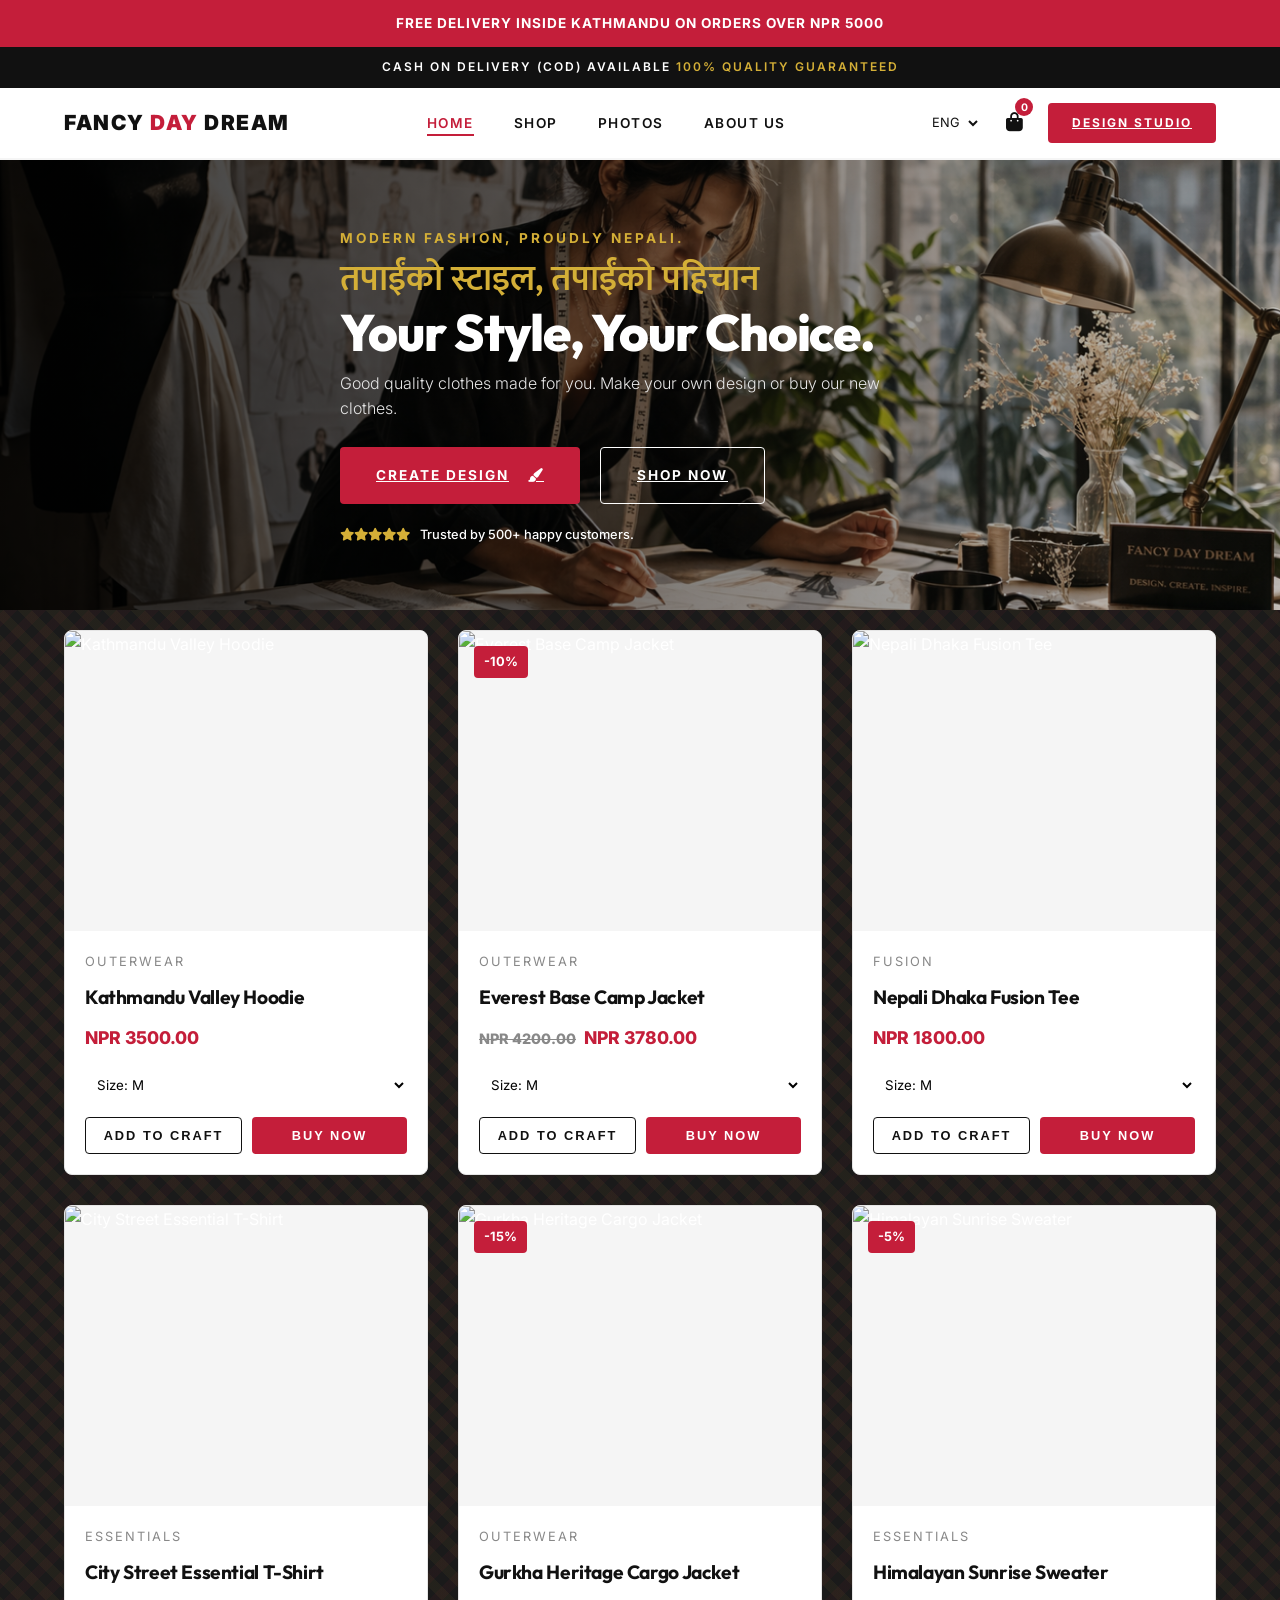
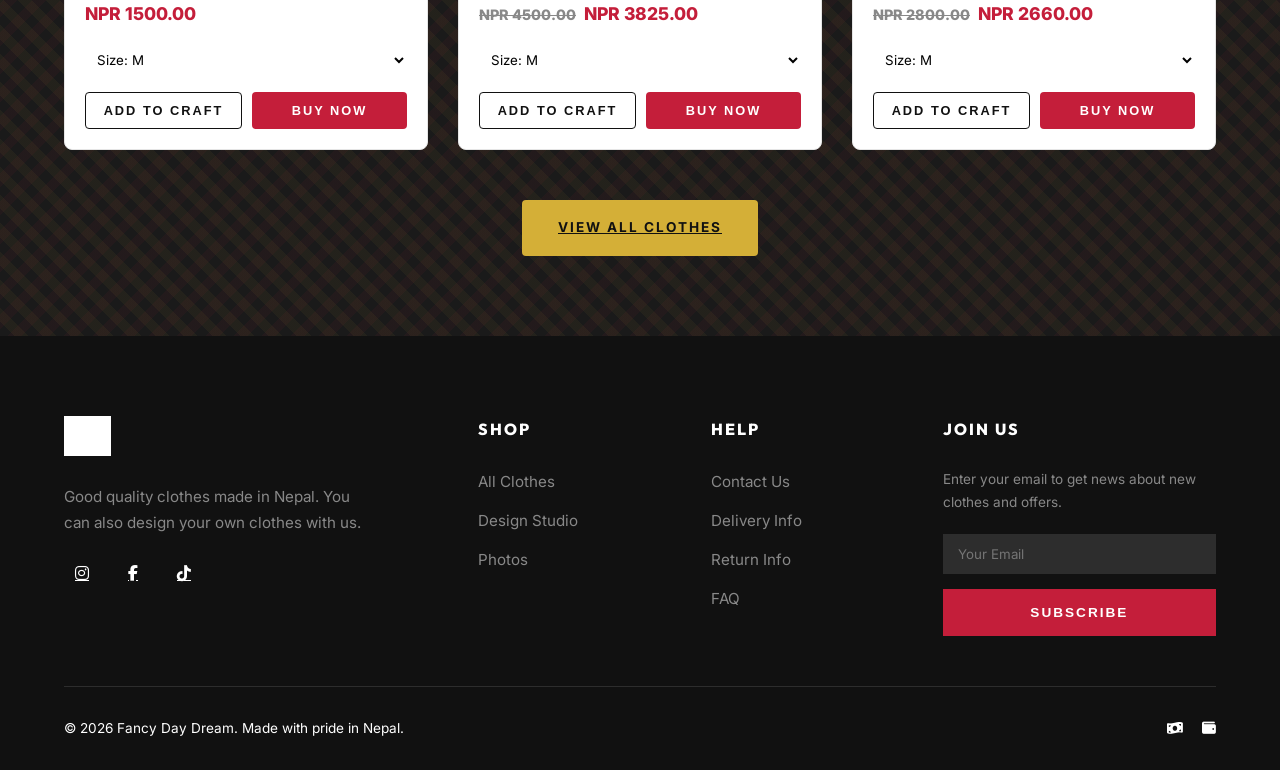
==== index.html @ 362fbf30 "Add files via upload" ====
<!DOCTYPE html>
<html lang="en">
<head>
    <meta charset="UTF-8">
    <meta name="viewport" content="width=device-width, initial-scale=1.0">
    <title>Fancy Day Dream | Nepali Fashion</title>
    <!-- Modern Tech Fonts & Devanagari Support -->
    <link href="https://fonts.googleapis.com/css2?family=Outfit:wght@300;400;600;800;900&family=Inter:wght@300;400;500;600&family=Mukta:wght@400;600;800&display=swap" rel="stylesheet">
    <link rel="stylesheet" href="https://cdnjs.cloudflare.com/ajax/libs/font-awesome/6.4.0/css/all.min.css">
    <link rel="stylesheet" href="assets/css/style.css">
    <style>
        .category-grid { display: grid; grid-template-columns: repeat(auto-fit, minmax(250px, 1fr)); gap: 20px; margin-top: 40px; }
        .cat-card { position: relative; height: 300px; display: flex; align-items: flex-end; padding: 30px; text-decoration: none; overflow: hidden; border-radius: 8px; }
        .cat-card img { position: absolute; top: 0; left: 0; width: 100%; height: 100%; object-fit: cover; z-index: 1; transition: transform 0.5s ease; }
        .cat-card::after { content: ''; position: absolute; top: 0; left: 0; width: 100%; height: 100%; background: linear-gradient(to top, rgba(17,17,17,0.9), transparent); z-index: 2; }
        .cat-card:hover img { transform: scale(1.05); }
        .cat-content { position: relative; z-index: 3; }
        .cat-title { color: var(--color-neutral); font-size: 1.5rem; font-weight: 800; margin-bottom: 5px; text-transform: uppercase; }
        .cat-link { color: var(--color-primary); font-size: 0.85rem; font-weight: 700; text-transform: uppercase; letter-spacing: 1px; display: inline-flex; align-items: center; gap: 5px; }
        
        .promo-banner { background: var(--color-primary); color: var(--color-neutral); text-align: center; padding: 12px; font-size: 0.85rem; font-weight: 700; text-transform: uppercase; letter-spacing: 1px; }
        
        .testimonial-grid { display: grid; grid-template-columns: repeat(auto-fit, minmax(300px, 1fr)); gap: 30px; margin-top: 40px; }
        .testimonial-card { background: var(--color-neutral); padding: 30px; border: 1px solid var(--gray-200); border-radius: 8px; }
        .stars { color: var(--color-accent); margin-bottom: 15px; font-size: 1.1rem; }
        .review-text { color: var(--gray-600); font-size: 0.95rem; line-height: 1.6; margin-bottom: 20px; font-style: italic; }
        .reviewer { display: flex; align-items: center; gap: 15px; }
        .reviewer-initial { width: 40px; height: 40px; background: var(--color-secondary); color: var(--color-neutral); border-radius: 50%; display: flex; align-items: center; justify-content: center; font-weight: 700; font-family: var(--font-heading); }
        .reviewer-info h4 { font-size: 0.95rem; margin: 0 0 2px 0; color: var(--color-secondary); }
        .reviewer-info span { font-size: 0.75rem; color: var(--gray-400); text-transform: uppercase; letter-spacing: 1px; }
    </style>
</head>
<body>

    <!-- PROMO BANNER -->
    <div class="promo-banner">
        Free Delivery Inside Kathmandu on Orders Over NPR 5000
    </div>

    <!-- TRUST TOP BAR -->
    <div class="top-bar">
        CASH ON DELIVERY (COD) AVAILABLE <span>100% QUALITY GUARANTEED</span>
    </div>

    <!-- NAVBAR -->
    <nav class="navbar" id="navbar">
        <div class="container nav-container">
            <a href="index.html" class="logo" style="text-decoration: none;">
                <span class="brand-logo-text" style="font-family: 'Inter', sans-serif; font-size: 1.3rem; font-weight: 900; color: var(--color-secondary); letter-spacing: 1.5px; text-transform: uppercase;">Fancy <span style="color: var(--color-primary);">Day</span> Dream</span>
            </a>
            <ul class="nav-links">
                <li><a href="index.html" class="nav-link active">Home</a></li>
                <li><a href="product.html" class="nav-link">Shop</a></li>
                <li><a href="gallery.html" class="nav-link">Photos</a></li>
                <li><a href="about.html" class="nav-link">About Us</a></li>
            </ul>
            <div class="nav-actions">
                <select class="lang-switch" style="background: transparent; border: 1px solid var(--gray-300); padding: 5px; border-radius: 4px; color: var(--color-secondary); font-family: var(--font-body); outline: none; cursor: pointer; font-size: 0.8rem; height: 36px;">
                    <option value="en">ENG</option>
                    <option value="np">NEP</option>
                </select>
                <a href="craft.html" class="nav-icon">
                    <i class="fas fa-shopping-bag"></i>
                    <span class="badge">0</span>
                </a>
                <a href="studio.html" class="btn-premium primary" style="padding: 10px 24px; font-size: 0.75rem;">Design Studio</a>
            </div>
            <div class="mobile-menu-toggle">
                <i class="fas fa-bars"></i>
            </div>
        </div>
    </nav>

    <!-- PREMIUM HERO SECTION -->
    <section class="hero-section" style="height: 50vh; min-height: 400px;">
        <div id="dynamicHeroBg" class="hero-bg" style="background-image: url('assets/img/hero1.png'); transition: background-image 0.8s ease-in-out;"></div>
        
        <div class="container" style="position: relative; z-index: 2;">
            <div class="hero-content" style="max-width: 600px;">
                <span class="hero-subtitle-top" style="margin-bottom: 10px;">Modern Fashion, Proudly Nepali.</span>
                <h1 class="hero-title" style="margin-bottom: 10px; font-size: clamp(2rem, 4vw, 4rem);">
                    <span class="np-text gold-accent" style="font-size: 0.7em; display:block; margin-bottom: 5px;">तपाईंको स्टाइल, तपाईंको पहिचान</span>
                    Your Style, Your Choice.
                </h1>
                <p class="hero-subtitle-bottom" style="margin-bottom: 25px; font-size: 1rem;">Good quality clothes made for you. Make your own design or buy our new clothes.</p>
                
                <div style="display: flex; gap: 20px;">
                    <a href="studio.html" class="btn-premium primary">Create Design <i class="fas fa-paint-brush" style="margin-left: 8px;"></i></a>
                    <a href="product.html" class="btn-premium secondary" style="color: #fff; border-color: #fff;">Shop Now</a>
                </div>
                
                <div style="margin-top: 20px; display: flex; align-items: center; gap: 10px; color: #fff; font-size: 0.8rem; font-weight: 500;">
                    <div style="display: flex; color: var(--color-accent);">
                        <i class="fas fa-star"></i><i class="fas fa-star"></i><i class="fas fa-star"></i><i class="fas fa-star"></i><i class="fas fa-star"></i>
                    </div>
                    <span>Trusted by 500+ happy customers.</span>
                </div>
            </div>
        </div>
    </section>


    <!-- CULTURAL PRIDE / SHOWCASE SECTION -->
    <section class="dhaka-pattern-bg" style="padding: 20px 0 80px 0;">
        <div class="container">
            <div class="showcase-grid" id="liveShowcaseGrid">
                <!-- Data loaded via dynamic script -->
            </div>

            <div style="text-align: center; margin-top: 50px;">
                <a href="product.html" class="btn-premium gold">View All Clothes</a>
            </div>
        </div>
    </section>


    <!-- FOOTER -->
    <footer class="footer">
        <div class="container">
            <div class="footer-grid">
                <div class="footer-brand">
                    <img src="assets/img/logo.png" alt="Fancy Day Dream" class="brand-logo">
                    <p class="footer-desc">Good quality clothes made in Nepal. You can also design your own clothes with us.</p>
                    <div class="footer-socials">
                        <a href="#"><i class="fab fa-instagram"></i></a>
                        <a href="#"><i class="fab fa-facebook-f"></i></a>
                        <a href="#"><i class="fab fa-tiktok"></i></a>
                    </div>
                </div>
                
                <div class="footer-col">
                    <h4 class="footer-heading">Shop</h4>
                    <ul class="footer-links">
                        <li><a href="product.html">All Clothes</a></li>
                        <li><a href="studio.html">Design Studio</a></li>
                        <li><a href="gallery.html">Photos</a></li>
                    </ul>
                </div>
                
                <div class="footer-col">
                    <h4 class="footer-heading">Help</h4>
                    <ul class="footer-links">
                        <li><a href="contact.html">Contact Us</a></li>
                        <li><a href="#">Delivery Info</a></li>
                        <li><a href="#">Return Info</a></li>
                        <li><a href="#">FAQ</a></li>
                    </ul>
                </div>

                <div class="footer-col">
                    <h4 class="footer-heading">Join Us</h4>
                    <p class="footer-desc" style="font-size: 0.85rem;">Enter your email to get news about new clothes and offers.</p>
                    <input type="email" placeholder="Your Email" class="newsletter-input">
                    <button class="btn-premium primary" style="width: 100%; border-radius: 0;">Subscribe</button>
                </div>
            </div>
            
            <div class="footer-bottom">
                <p>&copy; 2026 Fancy Day Dream. Made with pride in Nepal.</p>
                <div style="display: flex; gap: 20px;">
                    <i class="fas fa-money-bill-wave" title="Cash on Delivery"></i>
                    <i class="fas fa-wallet" title="eSewa / Khalti"></i>
                </div>
            </div>
        </div>
    </footer>
    
    <script>
        async function loadHomeShowcase() {
            const grid = document.getElementById('liveShowcaseGrid');
            
            const defaultProducts = [
                { id: 1, name: "Kathmandu Valley Hoodie", category: "Outerwear", base_price: "3500", discount_pct: "0", image_url: "https://images.unsplash.com/photo-1556821840-3a63f95609a7?auto=format&fit=crop&w=600&q=80" },
                { id: 2, name: "Everest Base Camp Jacket", category: "Outerwear", base_price: "4200", discount_pct: "10", image_url: "https://images.unsplash.com/photo-1591047139829-d91aecb6caea?auto=format&fit=crop&w=600&q=80" },
                { id: 3, name: "Nepali Dhaka Fusion Tee", category: "Fusion", base_price: "1800", discount_pct: "0", image_url: "https://images.unsplash.com/photo-1583743814966-8936f5b7be1a?auto=format&fit=crop&w=600&q=80" },
                { id: 4, name: "City Street Essential T-Shirt", category: "Essentials", base_price: "1500", discount_pct: "0", image_url: "https://images.unsplash.com/photo-1521572163474-6864f9cf17ab?auto=format&fit=crop&w=600&q=80" },
                { id: 5, name: "Gurkha Heritage Cargo Jacket", category: "Outerwear", base_price: "4500", discount_pct: "15", image_url: "https://images.unsplash.com/photo-1551028719-00167b16eac5?auto=format&fit=crop&w=600&q=80" },
                { id: 6, name: "Himalayan Sunrise Sweater", category: "Essentials", base_price: "2800", discount_pct: "5", image_url: "https://images.unsplash.com/photo-1620799140408-edc6dcb6d633?auto=format&fit=crop&w=600&q=80" }
            ];

            let allProducts = [];
            try {
                const response = await fetch('backend/api.php?action=get_products');
                if (!response.ok) throw new Error("API not accessible");
                allProducts = await response.json();
                if (!Array.isArray(allProducts) || allProducts.length === 0) {
                    allProducts = defaultProducts;
                }
            } catch (err) {
                console.warn("Using fallback static products because DB connection failed:", err);
                allProducts = defaultProducts;
            }

            if (allProducts.length > 0) {
                grid.innerHTML = '';
                allProducts.forEach((p, index) => {
                    const price = parseFloat(p.base_price);
                    const discount = parseInt(p.discount_pct || 0);
                    const finalPrice = (price * (1 - discount / 100)).toFixed(2);
                    
                    let priceHtml = '';
                    let discountHtml = '';
                    if (discount > 0) {
                        priceHtml = `<span style="text-decoration: line-through; color: var(--gray-400); font-size: 0.9rem; margin-right: 8px;">NPR ${price.toFixed(2)}</span><span style="color: var(--color-primary);">NPR ${finalPrice}</span>`;
                        discountHtml = `<div style="position: absolute; top: 15px; left: 15px; background: var(--color-primary); color: white; padding: 5px 10px; font-size: 0.8rem; font-weight: bold; border-radius: 4px; z-index: 10;">-${discount}%</div>`;
                    } else {
                        priceHtml = `<span style="color: var(--color-primary);">NPR ${finalPrice}</span>`;
                    }
                    
                    const html = `
                    <div class="product-card" style="display: flex; flex-direction: column; height: 100%; border: 1px solid var(--gray-200); border-radius: 8px; overflow: hidden; background: var(--color-neutral); box-shadow: var(--shadow-sm); transition: transform 0.3s; position: relative;">
                        ${discountHtml}
                        <div class="product-image-wrapper" style="height: 300px; overflow: hidden; position: relative;">
                            <img src="${p.image_url.includes('/') ? p.image_url : 'assets/img/' + p.image_url}" alt="${p.name}" class="product-image" style="width: 100%; height: 100%; object-fit: cover; transition: transform 0.5s ease;" onmouseover="this.style.transform='scale(1.05)'" onmouseout="this.style.transform='scale(1)'">
                        </div>
                        <div class="product-info" style="padding: 20px; display: flex; flex-direction: column; flex-grow: 1;">
                            <div class="product-category" style="color: var(--gray-400); font-size: 0.8rem; text-transform: uppercase;">${p.category}</div>
                            <h3 class="product-title" style="margin-bottom: 10px; font-size: 1.2rem; color: var(--color-secondary);">${p.name}</h3>
                            <div class="product-price" style="font-weight: 800; font-size: 1.1rem; margin-bottom: 15px;">${priceHtml}</div>
                            <select id="size-${index}" style="margin-bottom: auto; padding: 8px; border: 1px solid var(--gray-300); border-radius: 4px; font-family: var(--font-body); outline: none; background: transparent; cursor: pointer;">
                                <option value="S">Size: S</option>
                                <option value="M" selected>Size: M</option>
                                <option value="L">Size: L</option>
                                <option value="XL">Size: XL</option>
                            </select>
                            <div style="margin-top: 15px; display: flex; gap: 10px;">
                                <button onclick="addStandardToCraft('${p.name}', '${finalPrice}', '${p.image_url}', false, document.getElementById('size-${index}').value)" class="btn-premium secondary" style="flex: 1; padding: 10px; font-size: 0.8rem; text-align: center;">Add to Craft</button>
                                <button onclick="buyNow('${p.name}', '${finalPrice}', '${p.image_url}', document.getElementById('size-${index}').value)" class="btn-premium primary" style="flex: 1; padding: 10px; font-size: 0.8rem; text-align: center;">Buy Now</button>
                            </div>
                        </div>
                    </div>`;
                    grid.insertAdjacentHTML('beforeend', html);
                });
            }
        }

        function addStandardToCraft(name, price, imgUrl, skipAlert = false, size = 'M') {
            const standardItem = {
                id: (Date.now() + Math.random()).toString(),
                name: name,
                details: `Size: ${size}`,
                price: price,
                image: imgUrl
            };
            let craftCart = [];
            try {
                const stored = localStorage.getItem('craftCart');
                if (stored) craftCart = JSON.parse(stored);
            } catch(e) {}
            if(!Array.isArray(craftCart)) craftCart = [];
            
            craftCart.push(standardItem);
            localStorage.setItem('craftCart', JSON.stringify(craftCart));
            if(!skipAlert) alert(`${name} (Size: ${size}) has been added to your craft bag.`);
            if(window.updateCartBadge) window.updateCartBadge();
        }

        function buyNow(name, price, imgUrl, size = 'M') {
            addStandardToCraft(name, price, imgUrl, true, size);
            window.location.href = 'craft.html';
        }

        window.addEventListener('DOMContentLoaded', () => {
            loadHomeShowcase();
            
            // Automated Hero Slider
            let heroCounter = 0;
            const heroImages = [
                'assets/img/hero1.png',
                'assets/img/hero2.png',
                'assets/img/hero3.png'
            ];
            const heroBg = document.getElementById('dynamicHeroBg');
            if (heroBg) {
                // Preload images to avoid flashing
                heroImages.forEach(src => {
                    const img = new Image();
                    img.src = src;
                });
                
                setInterval(() => {
                    heroCounter = (heroCounter + 1) % heroImages.length;
                    heroBg.style.backgroundImage = `url('${heroImages[heroCounter]}')`;
                }, 2000);
            }
        });
    </script>
    <script src="assets/js/script.js"></script>
</body>
</html>
---- assets/css/style.css ----
/* ==========================================================================
   FANCY DAY DREAM: PREMIUM NEPALI FUSION DESIGN SYSTEM
   Modern, Cultural, Minimalist, Luxury Streetwear
   ========================================================================== */

:root {
    /* Premium Nepali Color Palette */
    --color-primary: #C41E3A; /* Deep Red - Power, Passion, Celebration */
    --color-secondary: #111111; /* Charcoal / Black - Luxury, Confidence */
    --color-neutral: #FFFFFF; /* White - Clean, Minimal */
    --color-accent: #D4AF37; /* Premium Gold - Tradition, Elegance */
    
    /* Supporting Colors */
    --gray-900: #1a1a1a;
    --gray-800: #2d2d2d;
    --gray-400: #888888;
    --gray-200: #e5e5e5;
    --gray-100: #f5f5f5;

    /* Subtle Dhaka Pattern Color Hints */
    --dhaka-subtle-1: rgba(196, 30, 58, 0.05); /* very faint red accent */
    --dhaka-subtle-2: rgba(212, 175, 55, 0.05); /* very faint gold accent */

    /* Typography */
    --font-heading: 'Outfit', sans-serif;
    --font-body: 'Inter', sans-serif;

    /* Geometry */
    --nav-height: 80px;
    --border-radius-lg: 8px; /* Sharp, modern cuts fit luxury better */
    --shadow-soft: 0 10px 30px rgba(0, 0, 0, 0.05);
    --shadow-hover: 0 15px 40px rgba(0, 0, 0, 0.1);
    
    --transition-smooth: all 0.4s cubic-bezier(0.165, 0.84, 0.44, 1);
}

* {
    margin: 0;
    padding: 0;
    box-sizing: border-box;
}

body {
    font-family: var(--font-body);
    background-color: var(--color-neutral);
    color: var(--gray-800);
    line-height: 1.7;
    overflow-x: hidden;
}

h1, h2, h3, h4, h5, h6 {
    font-family: var(--font-heading);
    color: var(--color-secondary);
    font-weight: 800;
    letter-spacing: -0.02em;
}

/* Devanagari Utility */
.np-text {
    font-family: 'Mukta', 'Inter', sans-serif; /* Fallback to a standard web font that supports Devanagari nicely if added later */
    font-size: 1.1em;
    font-weight: 600;
    letter-spacing: normal;
}

/* ==========================================================================
   COMPONENTS
   ========================================================================== */

/* Buttons */
.btn-premium {
    padding: 16px 36px;
    font-weight: 700;
    font-size: 0.85rem;
    text-transform: uppercase;
    letter-spacing: 2px;
    transition: var(--transition-smooth);
    border: none;
    cursor: pointer;
    border-radius: 4px;
    display: inline-flex;
    align-items: center;
    justify-content: center;
    gap: 10px;
}

.btn-premium.primary {
    background: var(--color-primary);
    color: var(--color-neutral);
}

.btn-premium.primary:hover {
    background: var(--color-secondary);
    transform: translateY(-2px);
    box-shadow: 0 10px 20px rgba(196, 30, 58, 0.2);
}

.btn-premium.secondary {
    background: transparent;
    color: var(--color-secondary);
    border: 1px solid var(--color-secondary);
}

.btn-premium.secondary:hover {
    background: var(--color-secondary);
    color: var(--color-neutral);
}

.btn-premium.gold {
    background: var(--color-accent);
    color: var(--color-secondary);
}

/* Containers */
.container {
    max-width: 1400px;
    margin: 0 auto;
    padding: 0 5%;
}

.section-padding {
    padding: 100px 0;
}

/* Decorators */
.gold-accent {
    color: var(--color-accent);
}

.red-accent {
    color: var(--color-primary);
}

/* ==========================================================================
   NAVIGATION
   ========================================================================== */

.top-bar {
    background: var(--color-secondary);
    color: var(--color-neutral);
    text-align: center;
    padding: 10px;
    font-size: 0.75rem;
    font-weight: 600;
    letter-spacing: 2px;
    text-transform: uppercase;
}

.top-bar span {
    color: var(--color-accent);
}

.navbar {
    position: sticky;
    top: 0;
    background: rgba(255, 255, 255, 0.95);
    backdrop-filter: blur(10px);
    border-bottom: 2px solid var(--gray-100);
    z-index: 1000;
    transition: var(--transition-smooth);
    padding: 15px 0;
}

.nav-container {
    display: flex;
    justify-content: space-between;
    align-items: center;
}

.brand-logo {
    height: 40px;
    transition: var(--transition-smooth);
}

.nav-links {
    display: flex;
    gap: 40px;
    list-style: none;
}

.nav-link {
    font-weight: 600;
    color: var(--color-secondary);
    font-size: 0.85rem;
    text-transform: uppercase;
    letter-spacing: 1.5px;
    text-decoration: none;
    transition: var(--transition-smooth);
    position: relative;
    padding-bottom: 5px;
}

.nav-link:hover, .nav-link.active {
    color: var(--color-primary);
}

.nav-link::after {
    content: '';
    position: absolute;
    bottom: 0;
    left: 0;
    width: 0;
    height: 2px;
    background: var(--color-primary);
    transition: width 0.3s ease;
}

.nav-link:hover::after, .nav-link.active::after {
    width: 100%;
}

.nav-actions {
    display: flex;
    align-items: center;
    gap: 25px;
}

.nav-icon {
    font-size: 1.2rem;
    color: var(--color-secondary);
    text-decoration: none;
    transition: color 0.3s ease;
    position: relative;
}

.nav-icon:hover {
    color: var(--color-primary);
}

.nav-icon .badge {
    position: absolute;
    top: -8px;
    right: -10px;
    background: var(--color-primary);
    color: var(--color-neutral);
    font-size: 0.65rem;
    font-weight: 700;
    width: 18px;
    height: 18px;
    border-radius: 50%;
    display: flex;
    align-items: center;
    justify-content: center;
}

.mobile-menu-toggle {
    display: none;
    font-size: 1.5rem;
    cursor: pointer;
    color: var(--color-secondary);
}

/* ==========================================================================
   HERO SECTION
   ========================================================================== */

.hero-section {
    position: relative;
    height: 55vh;
    min-height: 400px;
    background-color: var(--gray-100);
    display: flex;
    align-items: center;
    overflow: hidden;
}

.hero-bg {
    position: absolute;
    top: 0; left: 0; right: 0; bottom: 0;
    background-size: cover;
    background-position: center;
    z-index: 1;
}

.hero-bg::after {
    content: '';
    position: absolute;
    top: 0; left: 0; right: 0; bottom: 0;
    background: linear-gradient(to right, rgba(0,0,0,0.8) 0%, rgba(0,0,0,0.2) 100%);
}

.hero-content {
    position: relative;
    z-index: 2;
    max-width: 650px;
    color: var(--color-neutral);
}

.hero-subtitle-top {
    font-size: 0.85rem;
    text-transform: uppercase;
    letter-spacing: 3px;
    color: var(--color-accent);
    font-weight: 700;
    margin-bottom: 20px;
    display: inline-block;
}

.hero-title {
    font-size: clamp(3rem, 5vw, 5rem);
    line-height: 1.1;
    margin-bottom: 20px;
    color: var(--color-neutral);
}

.hero-subtitle-bottom {
    font-size: 1.1rem;
    color: var(--gray-200);
    margin-bottom: 40px;
    line-height: 1.6;
    font-weight: 300;
}

/* ==========================================================================
   GRID & SHOWCASE
   ========================================================================== */

.section-header {
    text-align: center;
    margin-bottom: 60px;
    position: relative;
}

.section-header h2 {
    font-size: 2.5rem;
    margin-bottom: 15px;
    text-transform: uppercase;
    letter-spacing: 1px;
}

.section-header p {
    color: var(--gray-500);
    font-size: 1.1rem;
    max-width: 600px;
    margin: 0 auto;
}

.section-header::after {
    content: '';
    display: block;
    width: 60px;
    height: 3px;
    background: var(--color-primary);
    margin: 20px auto 0;
}

.showcase-grid {
    display: grid;
    grid-template-columns: repeat(auto-fill, minmax(300px, 1fr));
    gap: 30px;
}

.product-card {
    background: var(--color-neutral);
    transition: var(--transition-smooth);
    border: 1px solid var(--gray-100);
    border-radius: var(--border-radius-lg);
    overflow: hidden;
}

.product-card:hover {
    box-shadow: var(--shadow-hover);
    transform: translateY(-5px);
}

.product-image-wrapper {
    position: relative;
    height: 400px;
    overflow: hidden;
    background: var(--gray-100);
}

.product-image {
    width: 100%;
    height: 100%;
    object-fit: cover;
    transition: opacity 0.4s ease, transform 1s ease;
}

.product-card:hover .product-image {
    transform: scale(1.05);
}

.product-info {
    padding: 25px;
}

.product-category {
    font-size: 0.75rem;
    text-transform: uppercase;
    letter-spacing: 2px;
    color: var(--gray-400);
    margin-bottom: 8px;
}

.product-title {
    font-size: 1.2rem;
    font-weight: 700;
    color: var(--color-secondary);
    text-decoration: none;
    display: block;
    margin-bottom: 10px;
}

.product-title:hover {
    color: var(--color-primary);
}

.product-price {
    font-weight: 800;
    color: var(--color-secondary);
    font-size: 1.1rem;
}

.product-actions {
    margin-top: 20px;
    display: flex;
    gap: 10px;
}

/* ==========================================================================
   FEATURES / PROCESS
   ========================================================================== */

.features-grid {
    display: grid;
    grid-template-columns: repeat(3, 1fr);
    gap: 40px;
    text-align: center;
}

.feature-box {
    padding: 40px 20px;
    border: 1px solid var(--gray-200);
    transition: var(--transition-smooth);
    background: var(--color-neutral);
}

.feature-box:hover {
    border-color: var(--color-accent);
}

.feature-icon {
    font-size: 2.5rem;
    color: var(--color-primary);
    margin-bottom: 20px;
}

.feature-title {
    font-size: 1.2rem;
    margin-bottom: 15px;
}

.feature-desc {
    color: var(--gray-500);
    font-size: 0.95rem;
}

/* ==========================================================================
   CULTURAL ELEMENTS
   ========================================================================== */

.dhaka-pattern-bg {
    background-color: var(--gray-900);
    background-image: repeating-linear-gradient(45deg, transparent, transparent 10px, rgba(212, 175, 55, 0.05) 10px, rgba(212, 175, 55, 0.05) 20px), repeating-linear-gradient(-45deg, transparent, transparent 10px, rgba(196, 30, 58, 0.05) 10px, rgba(196, 30, 58, 0.05) 20px);
    color: var(--color-neutral);
}

.dhaka-pattern-bg .section-header h2,
.dhaka-pattern-bg .section-header p {
    color: var(--color-neutral);
}

.dhaka-pattern-bg .section-header p {
    color: var(--gray-300);
}

/* ==========================================================================
   FOOTER
   ========================================================================== */

.footer {
    background: var(--color-secondary);
    color: var(--color-neutral);
    padding: 80px 0 30px;
}

.footer-grid {
    display: grid;
    grid-template-columns: 2fr 1fr 1fr 1.5fr;
    gap: 50px;
    margin-bottom: 50px;
}

.footer-brand .brand-logo {
    filter: brightness(0) invert(1);
    margin-bottom: 20px;
}

.footer-desc {
    color: var(--gray-400);
    font-size: 0.95rem;
    margin-bottom: 20px;
    max-width: 300px;
}

.footer-socials {
    display: flex;
    gap: 15px;
}

.footer-socials a {
    display: flex;
    align-items: center;
    justify-content: center;
    width: 36px;
    height: 36px;
    border: 1px solid var(--gray-600);
    border-radius: 50%;
    color: var(--color-neutral);
    transition: var(--transition-smooth);
}

.footer-socials a:hover {
    border-color: var(--color-accent);
    color: var(--color-accent);
    transform: translateY(-3px);
}

.footer-heading {
    font-size: 1rem;
    text-transform: uppercase;
    letter-spacing: 2px;
    margin-bottom: 25px;
    color: var(--color-neutral);
}

.footer-links {
    list-style: none;
}

.footer-links li {
    margin-bottom: 12px;
}

.footer-links a {
    color: var(--gray-400);
    text-decoration: none;
    transition: color 0.3s ease;
    font-size: 0.95rem;
}

.footer-links a:hover {
    color: var(--color-accent);
}

.newsletter-input {
    width: 100%;
    background: var(--gray-800);
    border: 1px solid var(--gray-700);
    padding: 12px 15px;
    color: var(--color-neutral);
    font-family: var(--font-body);
    margin-bottom: 15px;
    outline: none;
}

.newsletter-input:focus {
    border-color: var(--color-accent);
}

.footer-bottom {
    border-top: 1px solid var(--gray-800);
    padding-top: 30px;
    display: flex;
    justify-content: space-between;
    align-items: center;
    color: var(--gray-500);
    font-size: 0.85rem;
}

/* ==========================================================================
   RESPONSIVE DESIGN
   ========================================================================== */

@media (max-width: 1024px) {
    .footer-grid {
        grid-template-columns: 1fr 1fr;
    }
}

@media (max-width: 768px) {
    .nav-links {
        display: none;
        position: absolute;
        top: 100%;
        left: 0;
        width: 100%;
        background: var(--color-neutral);
        flex-direction: column;
        padding: 20px;
        box-shadow: 0 10px 20px rgba(0,0,0,0.1);
    }
    
    .mobile-menu-toggle {
        display: block;
    }
    
    .hero-title {
        font-size: 2.5rem;
    }
    
    .features-grid {
        grid-template-columns: 1fr;
    }
    
    .footer-grid {
        grid-template-columns: 1fr;
    }
    
    .footer-bottom {
        flex-direction: column;
        gap: 15px;
        text-align: center;
    }
}
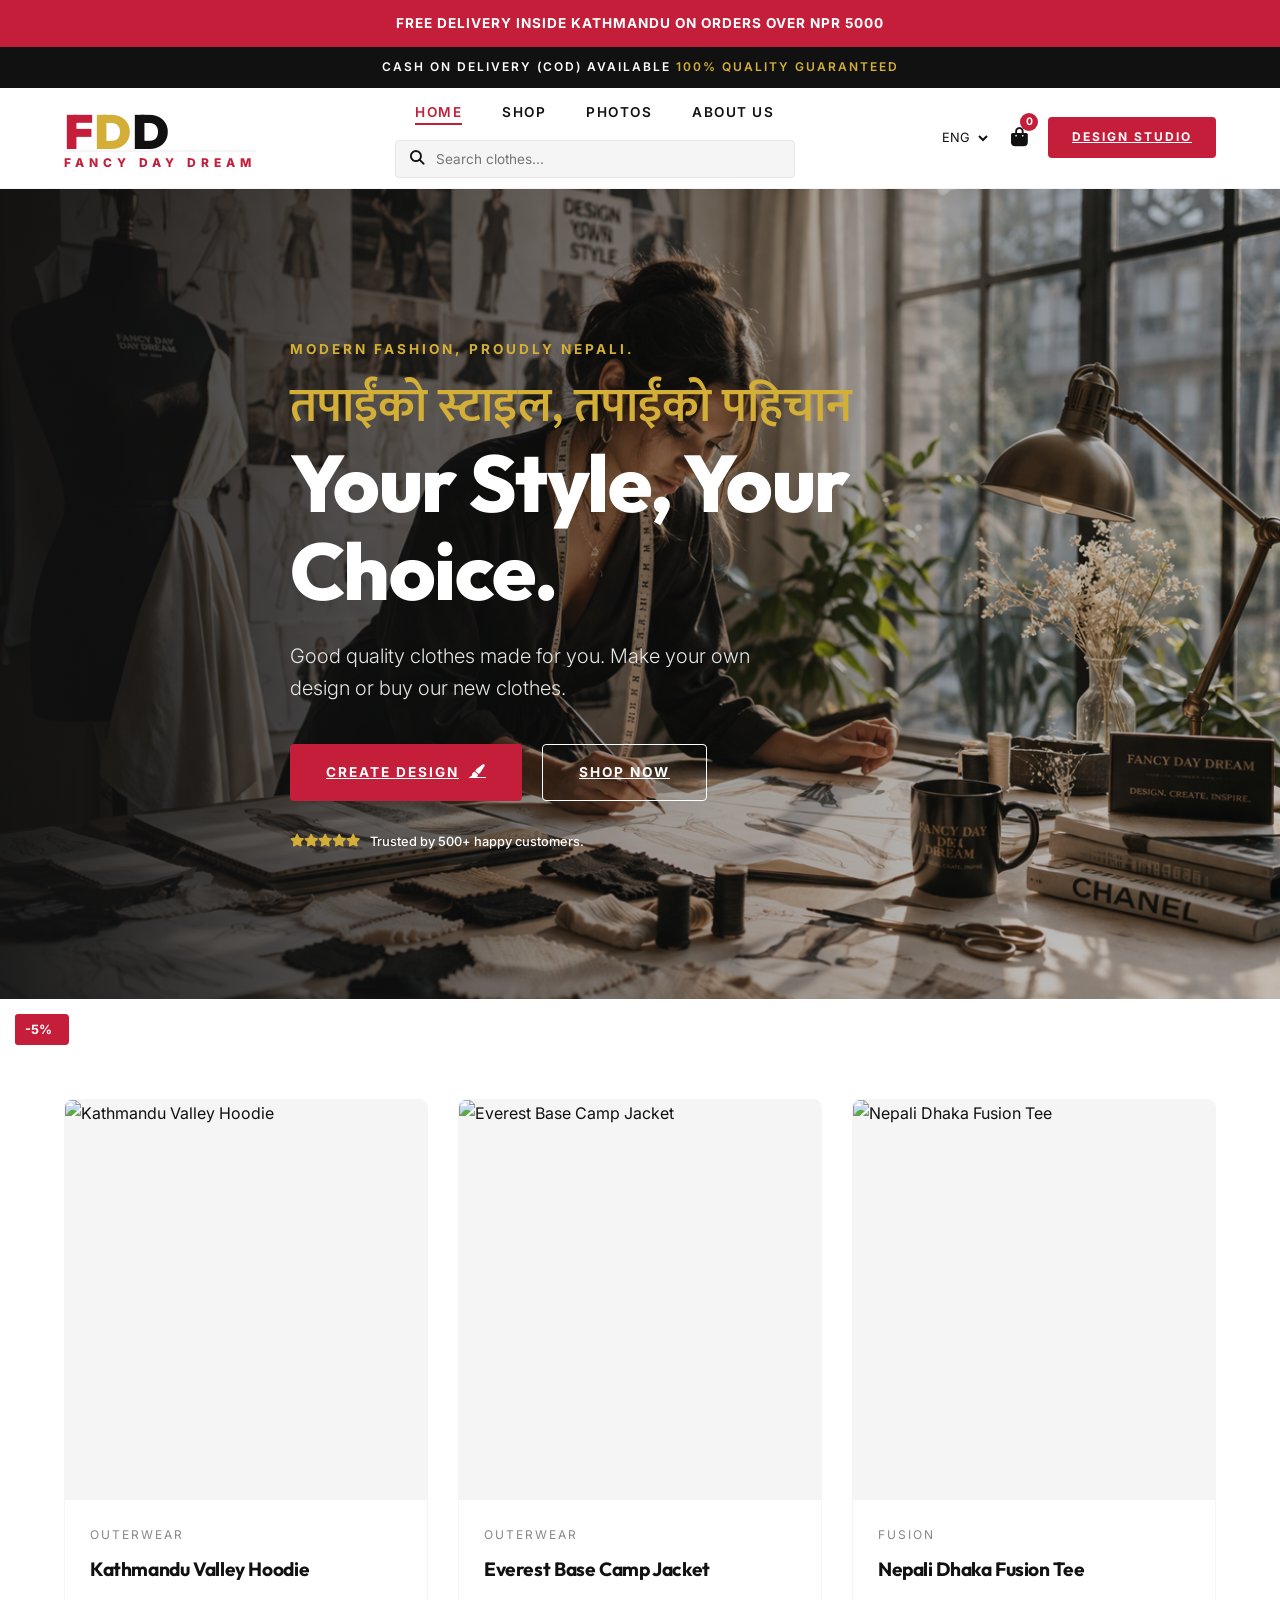
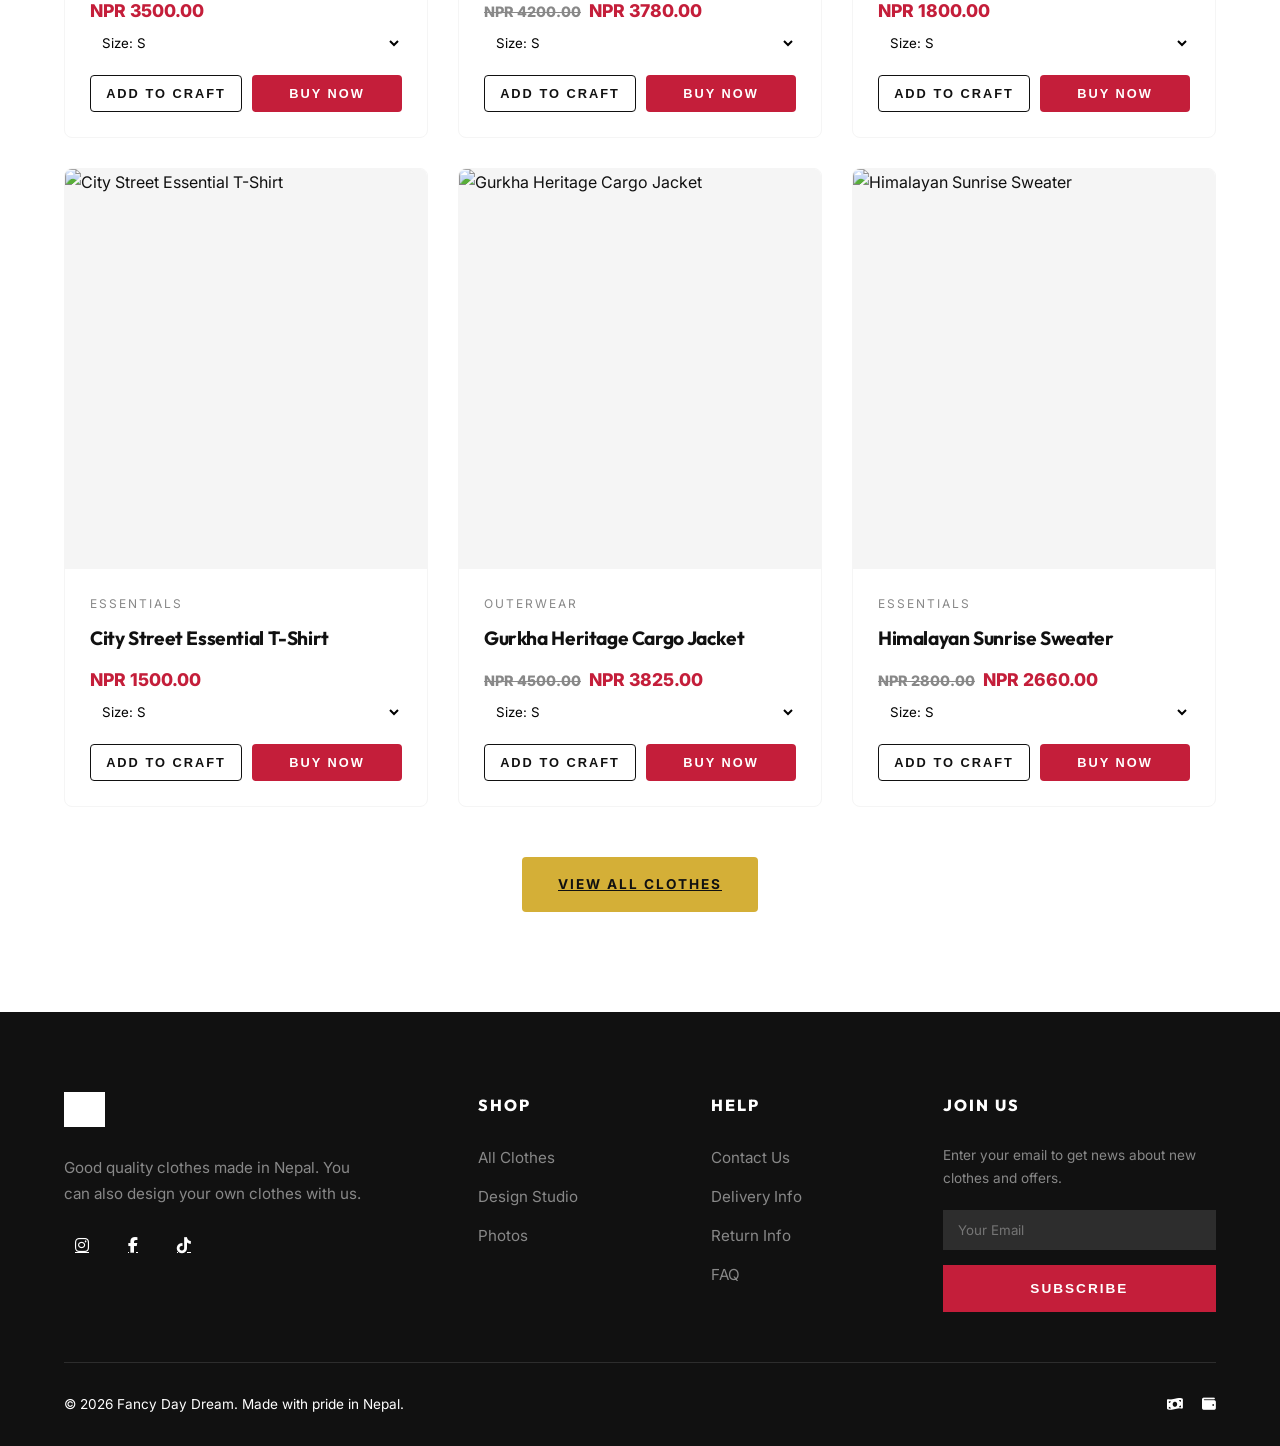
==== commit d1c85720: "Add files via upload" ====
--- a/index.html
+++ b/index.html
@@ -44,16 +44,29 @@
 
     <!-- NAVBAR -->
     <nav class="navbar" id="navbar">
-        <div class="container nav-container">
-            <a href="index.html" class="logo" style="text-decoration: none;">
-                <span class="brand-logo-text" style="font-family: 'Inter', sans-serif; font-size: 1.3rem; font-weight: 900; color: var(--color-secondary); letter-spacing: 1.5px; text-transform: uppercase;">Fancy <span style="color: var(--color-primary);">Day</span> Dream</span>
+        <div class="container" style="display: flex; justify-content: space-between; align-items: center; width: 100%;">
+            <a href="index.html" class="brand-logo-container">
+                <div class="brand-fdd-wrapper">
+                    <span class="fdd-letter fdd-f">F</span>
+                    <span class="fdd-letter fdd-d1">D</span>
+                    <span class="fdd-letter fdd-d2">D</span>
+                </div>
+                <span class="brand-fancy">Fancy Day Dream</span>
             </a>
-            <ul class="nav-links">
-                <li><a href="index.html" class="nav-link active">Home</a></li>
-                <li><a href="product.html" class="nav-link">Shop</a></li>
-                <li><a href="gallery.html" class="nav-link">Photos</a></li>
-                <li><a href="about.html" class="nav-link">About Us</a></li>
-            </ul>
+            
+            <div style="display: flex; flex-direction: column; align-items: center; flex-grow: 1;">
+                <ul class="nav-links">
+                    <li><a href="index.html" class="nav-link active">Home</a></li>
+                    <li><a href="product.html" class="nav-link">Shop</a></li>
+                    <li><a href="gallery.html" class="nav-link">Photos</a></li>
+                    <li><a href="about.html" class="nav-link">About Us</a></li>
+                </ul>
+                <div class="search-wrapper">
+                    <i class="fas fa-search search-icon"></i>
+                    <input type="text" placeholder="Search clothes..." class="search-input" id="navSearchInput">
+                </div>
+            </div>
+
             <div class="nav-actions">
                 <select class="lang-switch" style="background: transparent; border: 1px solid var(--gray-300); padding: 5px; border-radius: 4px; color: var(--color-secondary); font-family: var(--font-body); outline: none; cursor: pointer; font-size: 0.8rem; height: 36px;">
                     <option value="en">ENG</option>
@@ -65,6 +78,7 @@
                 </a>
                 <a href="studio.html" class="btn-premium primary" style="padding: 10px 24px; font-size: 0.75rem;">Design Studio</a>
             </div>
+            
             <div class="mobile-menu-toggle">
                 <i class="fas fa-bars"></i>
             </div>
@@ -72,24 +86,24 @@
     </nav>
 
     <!-- PREMIUM HERO SECTION -->
-    <section class="hero-section" style="height: 50vh; min-height: 400px;">
+    <section class="hero-section">
         <div id="dynamicHeroBg" class="hero-bg" style="background-image: url('assets/img/hero1.png'); transition: background-image 0.8s ease-in-out;"></div>
         
         <div class="container" style="position: relative; z-index: 2;">
-            <div class="hero-content" style="max-width: 600px;">
-                <span class="hero-subtitle-top" style="margin-bottom: 10px;">Modern Fashion, Proudly Nepali.</span>
-                <h1 class="hero-title" style="margin-bottom: 10px; font-size: clamp(2rem, 4vw, 4rem);">
-                    <span class="np-text gold-accent" style="font-size: 0.7em; display:block; margin-bottom: 5px;">तपाईंको स्टाइल, तपाईंको पहिचान</span>
+            <div class="hero-content">
+                <span class="hero-subtitle-top">Modern Fashion, Proudly Nepali.</span>
+                <h1 class="hero-title">
+                    <span class="np-text gold-accent" style="font-size: 0.6em; display:block; margin-bottom: 5px;">तपाईंको स्टाइल, तपाईंको पहिचान</span>
                     Your Style, Your Choice.
                 </h1>
-                <p class="hero-subtitle-bottom" style="margin-bottom: 25px; font-size: 1rem;">Good quality clothes made for you. Make your own design or buy our new clothes.</p>
-                
-                <div style="display: flex; gap: 20px;">
-                    <a href="studio.html" class="btn-premium primary">Create Design <i class="fas fa-paint-brush" style="margin-left: 8px;"></i></a>
+                <p class="hero-subtitle-bottom">Good quality clothes made for you. Make your own design or buy our new clothes.</p>
+                
+                <div class="hero-actions" style="display: flex; gap: 20px; flex-wrap: wrap;">
+                    <a href="studio.html" class="btn-premium primary">Create Design <i class="fas fa-paint-brush"></i></a>
                     <a href="product.html" class="btn-premium secondary" style="color: #fff; border-color: #fff;">Shop Now</a>
                 </div>
                 
-                <div style="margin-top: 20px; display: flex; align-items: center; gap: 10px; color: #fff; font-size: 0.8rem; font-weight: 500;">
+                <div class="hero-trust" style="margin-top: 30px; display: flex; align-items: center; gap: 10px; color: #fff; font-size: 0.8rem; font-weight: 500;">
                     <div style="display: flex; color: var(--color-accent);">
                         <i class="fas fa-star"></i><i class="fas fa-star"></i><i class="fas fa-star"></i><i class="fas fa-star"></i><i class="fas fa-star"></i>
                     </div>
@@ -100,10 +114,12 @@
     </section>
 
 
+
     <!-- CULTURAL PRIDE / SHOWCASE SECTION -->
-    <section class="dhaka-pattern-bg" style="padding: 20px 0 80px 0;">
+    <section class="dhaka-pattern-bg section-padding">
         <div class="container">
             <div class="showcase-grid" id="liveShowcaseGrid">
+
                 <!-- Data loaded via dynamic script -->
             </div>
 
@@ -208,24 +224,24 @@
                     }
                     
                     const html = `
-                    <div class="product-card" style="display: flex; flex-direction: column; height: 100%; border: 1px solid var(--gray-200); border-radius: 8px; overflow: hidden; background: var(--color-neutral); box-shadow: var(--shadow-sm); transition: transform 0.3s; position: relative;">
+                    <div class="product-card">
                         ${discountHtml}
-                        <div class="product-image-wrapper" style="height: 300px; overflow: hidden; position: relative;">
-                            <img src="${p.image_url.includes('/') ? p.image_url : 'assets/img/' + p.image_url}" alt="${p.name}" class="product-image" style="width: 100%; height: 100%; object-fit: cover; transition: transform 0.5s ease;" onmouseover="this.style.transform='scale(1.05)'" onmouseout="this.style.transform='scale(1)'">
+                        <div class="product-image-wrapper">
+                            <img src="${p.image_url.includes('/') ? p.image_url : 'assets/img/' + p.image_url}" alt="${p.name}" class="product-image">
                         </div>
-                        <div class="product-info" style="padding: 20px; display: flex; flex-direction: column; flex-grow: 1;">
-                            <div class="product-category" style="color: var(--gray-400); font-size: 0.8rem; text-transform: uppercase;">${p.category}</div>
-                            <h3 class="product-title" style="margin-bottom: 10px; font-size: 1.2rem; color: var(--color-secondary);">${p.name}</h3>
-                            <div class="product-price" style="font-weight: 800; font-size: 1.1rem; margin-bottom: 15px;">${priceHtml}</div>
-                            <select id="size-${index}" style="margin-bottom: auto; padding: 8px; border: 1px solid var(--gray-300); border-radius: 4px; font-family: var(--font-body); outline: none; background: transparent; cursor: pointer;">
+                        <div class="product-info">
+                            <div class="product-category">${p.category}</div>
+                            <h3 class="product-title">${p.name}</h3>
+                            <div class="product-price">${priceHtml}</div>
+                            <select id="size-${index}">
                                 <option value="S">Size: S</option>
-                                <option value="M" selected>Size: M</option>
+                                <option value="M" checked>Size: M</option>
                                 <option value="L">Size: L</option>
                                 <option value="XL">Size: XL</option>
                             </select>
-                            <div style="margin-top: 15px; display: flex; gap: 10px;">
-                                <button onclick="addStandardToCraft('${p.name}', '${finalPrice}', '${p.image_url}', false, document.getElementById('size-${index}').value)" class="btn-premium secondary" style="flex: 1; padding: 10px; font-size: 0.8rem; text-align: center;">Add to Craft</button>
-                                <button onclick="buyNow('${p.name}', '${finalPrice}', '${p.image_url}', document.getElementById('size-${index}').value)" class="btn-premium primary" style="flex: 1; padding: 10px; font-size: 0.8rem; text-align: center;">Buy Now</button>
+                            <div class="product-actions">
+                                <button onclick="addStandardToCraft('${p.name}', '${finalPrice}', '${p.image_url}', false, document.getElementById('size-${index}').value)" class="btn-premium secondary">Add to Craft</button>
+                                <button onclick="buyNow('${p.name}', '${finalPrice}', '${p.image_url}', document.getElementById('size-${index}').value)" class="btn-premium primary">Buy Now</button>
                             </div>
                         </div>
                     </div>`;
--- a/assets/css/style.css
+++ b/assets/css/style.css
@@ -27,11 +27,19 @@
 
     /* Geometry */
     --nav-height: 80px;
-    --border-radius-lg: 8px; /* Sharp, modern cuts fit luxury better */
+    --nav-height-mobile: 70px;
+    --border-radius-lg: 8px;
     --shadow-soft: 0 10px 30px rgba(0, 0, 0, 0.05);
     --shadow-hover: 0 15px 40px rgba(0, 0, 0, 0.1);
     
     --transition-smooth: all 0.4s cubic-bezier(0.165, 0.84, 0.44, 1);
+
+    /* Spacing System */
+    --space-xs: clamp(0.5rem, 1vw, 0.75rem);
+    --space-sm: clamp(1rem, 2vw, 1.5rem);
+    --space-md: clamp(2rem, 4vw, 3rem);
+    --space-lg: clamp(4rem, 8vw, 6rem);
+    --space-xl: clamp(6rem, 12vw, 10rem);
 }
 
 * {
@@ -153,13 +161,23 @@
 .navbar {
     position: sticky;
     top: 0;
-    background: rgba(255, 255, 255, 0.95);
-    backdrop-filter: blur(10px);
-    border-bottom: 2px solid var(--gray-100);
+    background: rgba(255, 255, 255, 0.98);
+    backdrop-filter: blur(15px);
+    -webkit-backdrop-filter: blur(15px);
+    border-bottom: 1px solid var(--gray-100);
     z-index: 1000;
     transition: var(--transition-smooth);
-    padding: 15px 0;
-}
+    padding: 10px 0;
+    min-height: 100px; /* Increased to accommodate 2nd row */
+    display: flex;
+    flex-direction: column;
+    justify-content: center;
+}
+
+.navbar.scrolled {
+    min-height: 80px;
+}
+
 
 .nav-container {
     display: flex;
@@ -167,9 +185,44 @@
     align-items: center;
 }
 
+.brand-logo-container {
+    display: flex;
+    flex-direction: column;
+    align-items: flex-start;
+    text-decoration: none;
+    line-height: 1;
+}
+
+.brand-fdd-wrapper {
+    display: flex;
+    align-items: center;
+    gap: 3px;
+    margin-bottom: -5px;
+}
+
+.fdd-letter {
+    font-size: 3rem;
+    font-weight: 900;
+    font-family: var(--font-heading);
+    letter-spacing: -2px;
+}
+
+.fdd-f { color: var(--color-primary); }
+.fdd-d1 { color: var(--color-accent); }
+.fdd-d2 { color: var(--color-secondary); }
+
+.brand-fancy {
+    font-size: 0.75rem;
+    font-weight: 800;
+    color: var(--color-primary); /* Changed to brand red */
+    text-transform: uppercase;
+    letter-spacing: 5px;
+    padding-top: 5px;
+    border-top: 2px solid var(--gray-100);
+}
+
 .brand-logo {
-    height: 40px;
-    transition: var(--transition-smooth);
+    height: 35px;
 }
 
 .nav-links {
@@ -212,7 +265,43 @@
 .nav-actions {
     display: flex;
     align-items: center;
-    gap: 25px;
+    gap: 20px;
+    flex-shrink: 0;
+}
+
+.search-wrapper {
+    position: relative;
+    display: flex;
+    align-items: center;
+    width: 100%;
+    max-width: 400px;
+    margin-top: 15px; /* Spacing below nav-links */
+}
+
+.search-input {
+    width: 100%;
+    padding: 10px 15px 10px 40px;
+    border: 1px solid var(--gray-200);
+    border-radius: 4px;
+    font-family: var(--font-body);
+    font-size: 0.85rem;
+    outline: none;
+    transition: var(--transition-smooth);
+    background: var(--gray-100);
+}
+
+.search-input:focus {
+    border-color: var(--color-secondary);
+    background: #fff;
+    box-shadow: 0 5px 15px rgba(0,0,0,0.05);
+}
+
+.search-icon {
+    position: absolute;
+    left: 15px;
+    color: var(--color-secondary);
+    font-size: 0.9rem;
+    pointer-events: none;
 }
 
 .nav-icon {
@@ -248,7 +337,33 @@
     font-size: 1.5rem;
     cursor: pointer;
     color: var(--color-secondary);
-}
+    z-index: 1100;
+    transition: var(--transition-smooth);
+}
+
+.mobile-menu-toggle.active {
+    color: var(--color-primary);
+}
+
+.nav-overlay {
+    position: fixed;
+    top: 0;
+    left: 0;
+    width: 100%;
+    height: 100%;
+    background: rgba(0,0,0,0.5);
+    backdrop-filter: blur(5px);
+    z-index: 1050;
+    opacity: 0;
+    visibility: hidden;
+    transition: var(--transition-smooth);
+}
+
+.nav-overlay.active {
+    opacity: 1;
+    visibility: visible;
+}
+
 
 /* ==========================================================================
    HERO SECTION
@@ -256,11 +371,11 @@
 
 .hero-section {
     position: relative;
-    height: 55vh;
-    min-height: 400px;
+    height: 90vh;
+    min-height: 600px;
     background-color: var(--gray-100);
     display: flex;
-    align-items: center;
+    align-items: center; /* Back to centered */
     overflow: hidden;
 }
 
@@ -276,18 +391,18 @@
     content: '';
     position: absolute;
     top: 0; left: 0; right: 0; bottom: 0;
-    background: linear-gradient(to right, rgba(0,0,0,0.8) 0%, rgba(0,0,0,0.2) 100%);
+    background: linear-gradient(to right, rgba(17,17,17,0.9) 0%, rgba(17,17,17,0.4) 50%, rgba(17,17,17,0.2) 100%);
 }
 
 .hero-content {
     position: relative;
     z-index: 2;
-    max-width: 650px;
+    max-width: 700px;
     color: var(--color-neutral);
 }
 
 .hero-subtitle-top {
-    font-size: 0.85rem;
+    font-size: clamp(0.75rem, 1.5vw, 0.85rem);
     text-transform: uppercase;
     letter-spacing: 3px;
     color: var(--color-accent);
@@ -297,18 +412,26 @@
 }
 
 .hero-title {
-    font-size: clamp(3rem, 5vw, 5rem);
+    font-size: clamp(2.5rem, 8vw, 5rem);
     line-height: 1.1;
-    margin-bottom: 20px;
+    margin-bottom: 25px;
     color: var(--color-neutral);
 }
 
 .hero-subtitle-bottom {
-    font-size: 1.1rem;
+    font-size: clamp(1rem, 2vw, 1.25rem);
     color: var(--gray-200);
     margin-bottom: 40px;
     line-height: 1.6;
     font-weight: 300;
+    max-width: 500px;
+}
+
+
+.overlapping-showcase {
+    position: relative;
+    margin-top: 0; 
+    z-index: 10;
 }
 
 /* ==========================================================================
@@ -383,6 +506,20 @@
 
 .product-info {
     padding: 25px;
+    display: flex;
+    flex-direction: column;
+    flex-grow: 1;
+}
+
+.product-info select {
+    margin-bottom: auto;
+    padding: 8px;
+    border: 1px solid var(--gray-300);
+    border-radius: 4px;
+    font-family: var(--font-body);
+    outline: none;
+    background: transparent;
+    cursor: pointer;
 }
 
 .product-category {
@@ -413,9 +550,16 @@
 }
 
 .product-actions {
-    margin-top: 20px;
+    margin-top: 15px;
     display: flex;
     gap: 10px;
+}
+
+.product-actions .btn-premium {
+    flex: 1;
+    padding: 10px !important;
+    font-size: 0.8rem !important;
+    text-align: center;
 }
 
 /* ==========================================================================
@@ -461,18 +605,18 @@
    ========================================================================== */
 
 .dhaka-pattern-bg {
-    background-color: var(--gray-900);
-    background-image: repeating-linear-gradient(45deg, transparent, transparent 10px, rgba(212, 175, 55, 0.05) 10px, rgba(212, 175, 55, 0.05) 20px), repeating-linear-gradient(-45deg, transparent, transparent 10px, rgba(196, 30, 58, 0.05) 10px, rgba(196, 30, 58, 0.05) 20px);
-    color: var(--color-neutral);
+    background-color: var(--color-neutral);
+    background-image: none; /* Removed pattern for cleaner look */
+    color: var(--color-secondary);
 }
 
 .dhaka-pattern-bg .section-header h2,
 .dhaka-pattern-bg .section-header p {
-    color: var(--color-neutral);
+    color: var(--color-secondary);
 }
 
 .dhaka-pattern-bg .section-header p {
-    color: var(--gray-300);
+    color: var(--gray-400);
 }
 
 /* ==========================================================================
@@ -583,44 +727,420 @@
    RESPONSIVE DESIGN
    ========================================================================== */
 
+/* ==========================================================================
+   RESPONSIVE DESIGN (ADVANCED)
+   ========================================================================== */
+
+/* Large Desktop */
+@media (min-width: 1400px) {
+    .container {
+        padding: 0 2%;
+    }
+}
+
+/* Tablet & Smaller Desktop */
 @media (max-width: 1024px) {
+    :root {
+        --nav-height: 70px;
+    }
+
     .footer-grid {
-        grid-template-columns: 1fr 1fr;
-    }
-}
-
+        grid-template-columns: 1.5fr 1fr 1fr;
+        gap: 30px;
+    }
+
+    .footer-brand {
+        grid-column: span 3;
+        margin-bottom: 20px;
+    }
+
+    .showcase-grid {
+        grid-template-columns: repeat(auto-fill, minmax(280px, 1fr));
+    }
+
+    .hero-section {
+        height: 60vh;
+    }
+}
+
+/* Tablet (Portrait) */
 @media (max-width: 768px) {
+    .navbar {
+        padding: 10px 0;
+    }
+
     .nav-links {
-        display: none;
-        position: absolute;
-        top: 100%;
-        left: 0;
-        width: 100%;
+        position: fixed;
+        top: 0;
+        right: -100%;
+        width: 80%;
+        max-width: 350px;
+        height: 100vh;
         background: var(--color-neutral);
         flex-direction: column;
-        padding: 20px;
-        box-shadow: 0 10px 20px rgba(0,0,0,0.1);
-    }
-    
+        justify-content: center;
+        align-items: center;
+        gap: 30px;
+        z-index: 1060;
+        transition: 0.5s cubic-bezier(0.77,0.2,0.05,1.0);
+        box-shadow: -10px 0 30px rgba(0,0,0,0.1);
+        display: flex !important; /* Force flex but keep hidden via right */
+    }
+
+    .nav-links.active {
+        right: 0;
+    }
+
+    .nav-link {
+        font-size: 1.2rem;
+    }
+
     .mobile-menu-toggle {
         display: block;
     }
+
+    .nav-actions {
+        gap: 12px;
+    }
+
+    .nav-actions .btn-premium,
+    .nav-actions .lang-switch {
+        display: none; /* Hide Design Studio button and lang switch on small mobile header */
+    }
+
+    .fdd-letter {
+        font-size: 2rem;
+    }
+    
+    .brand-fancy {
+        font-size: 0.65rem;
+        letter-spacing: 2px;
+    }
+
+    .search-wrapper {
+        margin-top: 5px;
+        max-width: 150px;
+    }
+
+    .search-input {
+        padding: 6px 10px 6px 30px;
+        font-size: 0.75rem;
+    }
+    
+    .search-icon {
+        left: 10px;
+        font-size: 0.8rem;
+    }
+
+    .hero-content {
+        text-align: center;
+        margin: 0 auto;
+    }
+
+    .hero-subtitle-bottom {
+        margin-left: auto;
+        margin-right: auto;
+    }
+
+    .hero-bg::after {
+        background: linear-gradient(to top, rgba(17,17,17,0.8) 0%, rgba(17,17,17,0.6) 100%);
+    }
+
+    .features-grid {
+        grid-template-columns: 1fr;
+        gap: 20px;
+    }
+
+    .section-header h2 {
+        font-size: 2rem;
+    }
+
+    .footer-grid {
+        grid-template-columns: 1fr;
+        gap: 40px;
+    }
+
+    .footer-brand {
+        grid-column: span 1;
+        text-align: center;
+    }
+    
+    .footer-brand .footer-desc {
+        margin-left: auto;
+        margin-right: auto;
+    }
+    
+    .footer-socials {
+        justify-content: center;
+    }
+    
+    .footer-col {
+        text-align: center;
+    }
+    
+    .footer-links li {
+        margin-bottom: 10px;
+    }
+}
+
+@media (max-width: 576px) {
+    :root {
+        --nav-height: 60px;
+    }
+
+    .brand-logo-text {
+        font-size: 1rem !important;
+        letter-spacing: 1px !important;
+    }
+
+    .top-bar {
+        font-size: 0.65rem;
+        padding: 8px;
+    }
+
+    .promo-banner {
+        font-size: 0.75rem;
+        padding: 8px;
+    }
+
+    .container {
+        padding: 0 20px;
+    }
+
+    .hero-section {
+        height: 70vh;
+        min-height: 450px;
+        padding-top: 0;
+        padding-bottom: 0;
+    }
+
+    .brand-logo-container {
+        order: 1;
+    }
+
+    /* Move search/links column to middle-right */
+    .container > div:has(.nav-links) {
+        order: 3;
+        flex-grow: 1;
+        margin-left: 0;
+    }
+
+    .nav-actions {
+        order: 2;
+        margin-right: 15px;
+        margin-left: 10px;
+    }
+
+    .mobile-menu-toggle {
+        order: 4;
+    }
+
+    .search-wrapper {
+        display: flex; 
+        margin-top: 5px;
+        max-width: 140px;
+    }
+    
+    .search-input {
+        width: 100%;
+    }
+    
+    .search-input:focus {
+        width: 100%;
+    }
+
+    .showcase-grid {
+        grid-template-columns: repeat(2, 1fr) !important;
+        gap: 10px !important;
+        padding: 0 5px;
+    }
+
+    .product-image-wrapper {
+        height: 180px !important;
+    }
+
+    .product-info {
+        padding: 12px !important;
+    }
+
+    .product-title {
+        font-size: 0.85rem !important;
+        line-height: 1.2;
+        height: 2.4em;
+        overflow: hidden;
+        margin-bottom: 5px !important;
+    }
+
+    .product-price {
+        font-size: 0.8rem !important;
+        margin-bottom: 10px !important;
+    }
+
+    .product-info select {
+        padding: 4px !important;
+        font-size: 0.7rem !important;
+        height: 30px;
+    }
+
+    .product-actions {
+        flex-direction: column;
+        gap: 5px !important;
+    }
+
+    .product-info .btn-premium {
+        padding: 8px 5px !important;
+        font-size: 0.65rem !important;
+        letter-spacing: 0px !important;
+    }
     
     .hero-title {
-        font-size: 2.5rem;
+        font-size: 2.2rem !important;
     }
     
-    .features-grid {
-        grid-template-columns: 1fr;
-    }
-    
+    .section-header h2 {
+        font-size: 1.5rem !important;
+    }
+
     .footer-grid {
         grid-template-columns: 1fr;
     }
-    
+
+    .footer-brand {
+        grid-column: span 1;
+    }
+
     .footer-bottom {
         flex-direction: column;
         gap: 15px;
         text-align: center;
     }
 }
+
+/* ==========================================================================
+   ADVANCED UTILITIES & ACCESSIBILITY
+   ========================================================================== */
+
+/* Improved Tap Targets */
+@media (pointer: coarse) {
+    .btn-premium, .nav-link, .nav-icon, .filter-checkbox, .size-btn, .color-filter-btn {
+        min-height: 44px;
+        min-width: 44px;
+    }
+}
+
+/* Fluid Padding & Margin Utilities */
+.p-clamp { padding: var(--space-md) 0; }
+.m-clamp { margin: var(--space-md) 0; }
+
+/* Micro-Animations */
+@keyframes fadeInUp {
+    from {
+        opacity: 0;
+        transform: translateY(20px);
+    }
+    to {
+        opacity: 1;
+        transform: translateY(0);
+    }
+}
+
+.reveal {
+    animation: fadeInUp 0.8s cubic-bezier(0.165, 0.84, 0.44, 1) forwards;
+}
+
+/* Horizontal Scroll for Mobile (if needed) */
+.scroll-x {
+    display: flex;
+    overflow-x: auto;
+    scroll-snap-type: x mandatory;
+    -webkit-overflow-scrolling: touch;
+    gap: 15px;
+    padding-bottom: 20px;
+}
+
+.scroll-x > * {
+    flex: 0 0 80%;
+    scroll-snap-align: start;
+}
+
+@media (min-width: 768px) {
+    .scroll-x {
+        overflow-x: visible;
+        display: grid;
+    }
+}
+
+/* Hide Scrollbars */
+.no-scrollbar::-webkit-scrollbar {
+    display: none;
+}
+.no-scrollbar {
+    -ms-overflow-style: none;
+    scrollbar-width: none;
+}
+
+/* Reveal on scroll base (JS would add 'revealed' class) */
+.reveal-on-scroll {
+    opacity: 0;
+    transform: translateY(30px);
+    transition: all 0.6s ease-out;
+}
+
+.reveal-on-scroll.revealed {
+    opacity: 1;
+    transform: translateY(0);
+}
+
+/* ==========================================================================
+   IMAGE LIGHTBOX / ZOOM
+   ========================================================================== */
+
+.lightbox-overlay {
+    position: fixed;
+    top: 0;
+    left: 0;
+    width: 100%;
+    height: 100%;
+    background: rgba(0, 0, 0, 0.95);
+    z-index: 2000;
+    display: none;
+    align-items: center;
+    justify-content: center;
+    cursor: zoom-out;
+    opacity: 0;
+    transition: opacity 0.3s ease;
+}
+
+.lightbox-overlay.active {
+    display: flex;
+    opacity: 1;
+}
+
+.lightbox-image {
+    max-width: 90%;
+    max-height: 90%;
+    border-radius: 4px;
+    box-shadow: 0 0 50px rgba(0,0,0,0.5);
+    transform: scale(0.9);
+    transition: transform 0.4s cubic-bezier(0.165, 0.84, 0.44, 1);
+}
+
+.lightbox-overlay.active .lightbox-image {
+    transform: scale(1);
+}
+
+.lightbox-close {
+    position: absolute;
+    top: 30px;
+    right: 30px;
+    color: #fff;
+    font-size: 2rem;
+    cursor: pointer;
+    transition: transform 0.3s ease;
+}
+
+.lightbox-close:hover {
+    transform: rotate(90deg);
+    color: var(--color-primary);
+}
+
